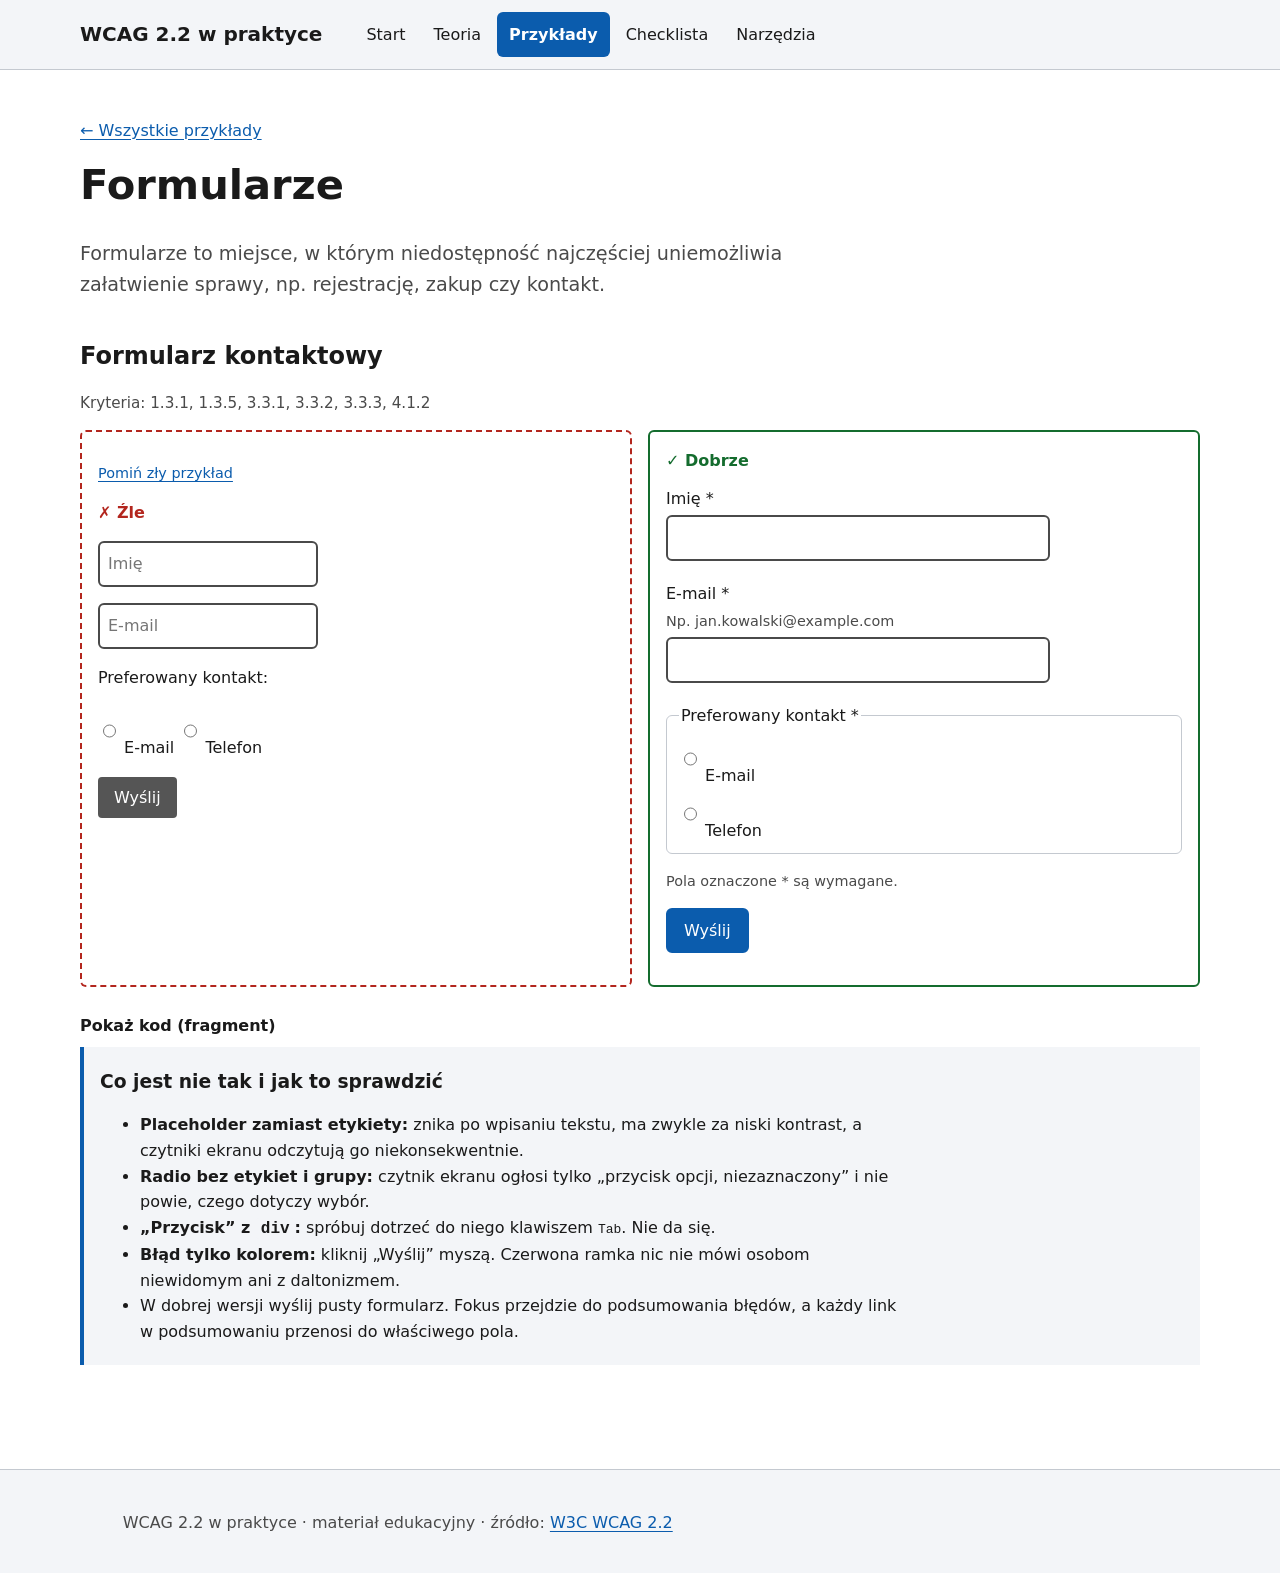
==== przyklady/formularze.html @ 89d9614a "DDAY-7 | Add WCAG 2.2 in practice website" ====
<!doctype html>
<html lang="pl">
<head>
  <meta charset="utf-8">
  <meta name="viewport" content="width=device-width, initial-scale=1">
  <title>Formularze – Przykłady – WCAG 2.2 w praktyce</title>
  <link rel="stylesheet" href="../assets/css/style.css">
  <link rel="stylesheet" href="../assets/css/demo.css">
</head>
<body>
  <a class="skip-link" href="#main">Przejdź do treści</a>
  <header class="site-header">
    <div class="inner">
      <a class="logo" href="../index.html">WCAG 2.2 w praktyce</a>
      <nav class="site-nav" aria-label="Główna">
        <ul>
          <li><a href="../index.html">Start</a></li>
          <li><a href="../teoria.html">Teoria</a></li>
          <li><a href="index.html" aria-current="page">Przykłady</a></li>
          <li><a href="../checklista.html">Checklista</a></li>
          <li><a href="../narzedzia.html">Narzędzia</a></li>
        </ul>
      </nav>
    </div>
  </header>

  <main id="main" tabindex="-1">
    <p><a href="index.html">← Wszystkie przykłady</a></p>
    <h1>Formularze</h1>
    <p class="lead">Formularze to miejsce, w którym niedostępność najczęściej uniemożliwia załatwienie sprawy, np. rejestrację, zakup czy kontakt.</p>

    <section class="example" aria-labelledby="ex1">
      <h2 id="ex1">Formularz kontaktowy</h2>
      <p class="meta">Kryteria: 1.3.1, 1.3.5, 3.3.1, 3.3.2, 3.3.3, 4.1.2</p>

      <div class="demo-pair">
        <div class="demo demo--bad">
          <p class="skip-demo"><a href="#good-form">Pomiń zły przykład</a></p>
          <p class="demo-label">✗ Źle</p>
          <div id="bad-form">
            <p><input type="text" placeholder="Imię"></p>
            <p><input type="text" placeholder="E-mail"></p>
            <p>Preferowany kontakt:</p>
            <p><input type="radio" name="b-contact"> E-mail <input type="radio" name="b-contact"> Telefon</p>
            <div id="bad-form-submit" class="fake-btn">Wyślij</div>
          </div>
        </div>

        <div class="demo demo--good">
          <p class="demo-label">✓ Dobrze</p>
          <form id="good-form" novalidate>
            <div id="good-form-summary" class="error-summary" tabindex="-1" hidden>
              <h3>Formularz zawiera błędy</h3>
              <ul></ul>
            </div>

            <div class="field">
              <label for="g-name">Imię <span aria-hidden="true">*</span><span class="visually-hidden">(wymagane)</span></label>
              <input id="g-name" name="g-name" type="text" autocomplete="given-name" required aria-describedby="g-name-error">
              <span id="g-name-error" class="field-error"></span>
            </div>

            <div class="field">
              <label for="g-email">E-mail <span aria-hidden="true">*</span><span class="visually-hidden">(wymagane)</span></label>
              <span id="g-email-hint" class="field-hint">Np. jan.kowalski@example.com</span>
              <input id="g-email" name="g-email" type="email" autocomplete="email" required aria-describedby="g-email-hint g-email-error">
              <span id="g-email-error" class="field-error"></span>
            </div>

            <fieldset aria-describedby="g-contact-error">
              <legend>Preferowany kontakt <span aria-hidden="true">*</span><span class="visually-hidden">(wymagane)</span></legend>
              <div><input type="radio" id="g-contact-email" name="g-contact" value="email"> <label for="g-contact-email">E-mail</label></div>
              <div><input type="radio" id="g-contact-tel" name="g-contact" value="tel"> <label for="g-contact-tel">Telefon</label></div>
              <span id="g-contact-error" class="field-error"></span>
            </fieldset>

            <p class="field-hint">Pola oznaczone * są wymagane.</p>
            <button type="submit">Wyślij</button>
            <p id="good-form-success" role="status"></p>
          </form>
        </div>
      </div>

      <details>
        <summary>Pokaż kod (fragment)</summary>
<pre><code>&lt;!-- ✗ Źle --&gt;
&lt;input type="text" placeholder="E-mail"&gt;
&lt;div class="fake-btn" onclick="…"&gt;Wyślij&lt;/div&gt;

&lt;!-- ✓ Dobrze --&gt;
&lt;label for="g-email"&gt;E-mail *&lt;/label&gt;
&lt;span id="g-email-hint"&gt;Np. jan.kowalski@example.com&lt;/span&gt;
&lt;input id="g-email" type="email" autocomplete="email" required
       aria-describedby="g-email-hint g-email-error"
       aria-invalid="true"&gt;
&lt;span id="g-email-error"&gt;Błąd: Podaj adres e-mail w formacie nazwa@domena.pl.&lt;/span&gt;

&lt;fieldset&gt;
  &lt;legend&gt;Preferowany kontakt&lt;/legend&gt;
  &lt;input type="radio" id="c1" name="contact"&gt; &lt;label for="c1"&gt;E-mail&lt;/label&gt;
  …
&lt;/fieldset&gt;
&lt;button type="submit"&gt;Wyślij&lt;/button&gt;</code></pre>
      </details>

      <div class="how-to-test">
        <h3>Co jest nie tak i jak to sprawdzić</h3>
        <ul>
          <li><strong>Placeholder zamiast etykiety:</strong> znika po wpisaniu tekstu, ma zwykle za niski kontrast, a czytniki ekranu odczytują go niekonsekwentnie.</li>
          <li><strong>Radio bez etykiet i grupy:</strong> czytnik ekranu ogłosi tylko „przycisk opcji, niezaznaczony” i nie powie, czego dotyczy wybór.</li>
          <li><strong>„Przycisk” z <code>div</code>:</strong> spróbuj dotrzeć do niego klawiszem <kbd>Tab</kbd>. Nie da się.</li>
          <li><strong>Błąd tylko kolorem:</strong> kliknij „Wyślij” myszą. Czerwona ramka nic nie mówi osobom niewidomym ani z daltonizmem.</li>
          <li>W dobrej wersji wyślij pusty formularz. Fokus przejdzie do podsumowania błędów, a każdy link w podsumowaniu przenosi do właściwego pola.</li>
        </ul>
      </div>
    </section>
  </main>

  <footer class="site-footer">
    <p>WCAG 2.2 w praktyce · materiał edukacyjny · źródło: <a href="https://www.w3.org/TR/WCAG22/" lang="en">W3C WCAG 2.2</a></p>
  </footer>
  <script src="../assets/js/demos.js"></script>
</body>
</html>
---- assets/css/style.css ----
:root {
  --bg: #ffffff;
  --fg: #1a1a1a;
  --muted: #4a4a4a;
  --accent: #0b5cad;
  --accent-fg: #ffffff;
  --surface: #f3f5f8;
  --border: #c4c9d0;
  --focus: #b3006b;
  --good: #146c2e;
  --bad: #b3261e;
  --radius: 6px;
  --max: 72rem;
  font-size: 100%;
  color-scheme: light dark;
}

@media (prefers-color-scheme: dark) {
  :root {
    --bg: #121417;
    --fg: #eceff3;
    --muted: #c3c8cf;
    --accent: #8cc4ff;
    --accent-fg: #0b1a2b;
    --surface: #1d2127;
    --border: #5b636e;
    --focus: #ffb3e0;
    --good: #7ddc93;
    --bad: #ff9b93;
  }
}

*, *::before, *::after { box-sizing: border-box; }

body {
  margin: 0;
  font-family: system-ui, -apple-system, "Segoe UI", Roboto, sans-serif;
  line-height: 1.6;
  color: var(--fg);
  background: var(--bg);
}

a { color: var(--accent); text-underline-offset: 0.2em; }
a:hover { text-decoration-thickness: 2px; }

:focus-visible {
  outline: 3px solid var(--focus);
  outline-offset: 3px;
}

img { max-width: 100%; height: auto; }

.skip-link {
  position: absolute;
  left: 1rem;
  top: -10rem;
  padding: 0.75rem 1rem;
  background: var(--accent);
  color: var(--accent-fg);
  font-weight: 700;
  z-index: 100;
  border-radius: var(--radius);
}
.skip-link:focus { top: 1rem; }

.visually-hidden {
  position: absolute !important;
  width: 1px; height: 1px;
  padding: 0; margin: -1px;
  overflow: hidden; clip: rect(0 0 0 0);
  white-space: nowrap; border: 0;
}

.site-header {
  border-bottom: 1px solid var(--border);
  background: var(--surface);
}
.site-header .inner {
  max-width: var(--max);
  margin: 0 auto;
  padding: 0.75rem 1rem;
  display: flex;
  flex-wrap: wrap;
  align-items: center;
  gap: 0.5rem 2rem;
}
.logo { font-weight: 800; font-size: 1.25rem; color: var(--fg); text-decoration: none; }

.site-nav ul {
  list-style: none;
  margin: 0; padding: 0;
  display: flex; flex-wrap: wrap; gap: 0.25rem;
}
.site-nav a {
  display: inline-block;
  min-height: 44px;
  padding: 0.6rem 0.75rem;
  border-radius: var(--radius);
  text-decoration: none;
  color: var(--fg);
}
.site-nav a:hover { background: var(--bg); text-decoration: underline; }
.site-nav a[aria-current="page"] {
  background: var(--accent);
  color: var(--accent-fg);
  font-weight: 700;
}

main {
  max-width: var(--max);
  margin: 0 auto;
  padding: 2rem 1rem 4rem;
}
main:focus { outline: none; }

h1, h2, h3 { line-height: 1.25; }
h1 { font-size: clamp(1.8rem, 4vw, 2.6rem); margin-top: 0; }
h2 { margin-top: 2.5rem; }

.lead { font-size: 1.2rem; color: var(--muted); max-width: 60ch; }
p, li { max-width: 75ch; }

.cards {
  display: grid;
  grid-template-columns: repeat(auto-fit, minmax(16rem, 1fr));
  gap: 1rem;
  padding: 0;
  list-style: none;
}
.card {
  border: 1px solid var(--border);
  border-radius: var(--radius);
  padding: 1rem 1.25rem;
  background: var(--surface);
}
.card h3 { margin-top: 0; }

.badge {
  display: inline-block;
  font-size: 0.8rem;
  font-weight: 700;
  padding: 0.1rem 0.5rem;
  border-radius: 999px;
  border: 1px solid currentColor;
  vertical-align: middle;
  margin-left: 0.25rem;
}
.badge--new { color: var(--good); }

.concept {
  border-top: 1px solid var(--border);
  padding-top: 0.5rem;
}
.meta { color: var(--muted); font-size: 0.95rem; }

.toc ol { columns: 2 18rem; }

table { border-collapse: collapse; width: 100%; margin: 1rem 0; }
th, td { border: 1px solid var(--border); padding: 0.5rem 0.75rem; text-align: left; vertical-align: top; }
th { background: var(--surface); }

pre {
  background: var(--surface);
  border: 1px solid var(--border);
  border-radius: var(--radius);
  padding: 1rem;
  overflow-x: auto;
  font-size: 0.9rem;
}
code { font-family: ui-monospace, SFMono-Regular, Menlo, monospace; }
:not(pre) > code { background: var(--surface); padding: 0.1em 0.3em; border-radius: 3px; }

button, .btn {
  font: inherit;
  min-height: 44px;
  padding: 0.5rem 1rem;
  border-radius: var(--radius);
  border: 2px solid var(--accent);
  background: var(--accent);
  color: var(--accent-fg);
  cursor: pointer;
}
button.secondary { background: transparent; color: var(--accent); }

input, select, textarea {
  font: inherit;
  padding: 0.5rem;
  border: 2px solid var(--muted);
  border-radius: var(--radius);
  background: var(--bg);
  color: var(--fg);
  min-height: 44px;
}

.site-footer {
  border-top: 1px solid var(--border);
  background: var(--surface);
  padding: 1.5rem 1rem;
  text-align: center;
  color: var(--muted);
}

@media (prefers-reduced-motion: reduce) {
  *, *::before, *::after {
    animation-duration: 0.01ms !important;
    animation-iteration-count: 1 !important;
    transition-duration: 0.01ms !important;
    scroll-behavior: auto !important;
  }
}
---- assets/css/demo.css ----
.example { margin: 2.5rem 0; }

.demo-pair {
  display: grid;
  grid-template-columns: repeat(auto-fit, minmax(20rem, 1fr));
  gap: 1rem;
}

.demo {
  border: 2px solid var(--border);
  border-radius: var(--radius);
  padding: 1rem;
  position: relative;
}
.demo-label {
  display: block;
  font-weight: 700;
  margin: 0 0 0.75rem;
}
.demo--bad { border-color: var(--bad); border-style: dashed; }
.demo--bad .demo-label { color: var(--bad); }
.demo--good { border-color: var(--good); }
.demo--good .demo-label { color: var(--good); }

.skip-demo { font-size: 0.9rem; }

.how-to-test {
  border-left: 4px solid var(--accent);
  padding: 0.25rem 1rem;
  background: var(--surface);
}

details { margin-top: 1rem; }
summary { cursor: pointer; min-height: 44px; display: flex; align-items: center; font-weight: 600; }

/* --- celowo złe style (tylko w .demo--bad) --- */
.demo--bad .no-outline:focus,
.demo--bad .no-outline:focus-visible { outline: none; }
.demo--bad .low-contrast { color: #aaaaaa; background: #ffffff; padding: 0.5rem; }
.demo--bad .fake-btn {
  display: inline-block; background: #555; color: #fff; padding: 0.5rem 1rem;
  border-radius: 4px; cursor: pointer; user-select: none;
}
.demo--bad .tiny-target {
  font-size: 0.7rem; min-height: 0; padding: 0 2px; line-height: 1; border-width: 1px;
}

/* --- formularze --- */
.field { margin-bottom: 1rem; display: flex; flex-direction: column; gap: 0.25rem; max-width: 24rem; }
.field-error { color: var(--bad); font-weight: 600; }
.field-hint { color: var(--muted); font-size: 0.9rem; }
[aria-invalid="true"] { border-color: var(--bad); }
fieldset { border: 1px solid var(--border); border-radius: var(--radius); margin: 0 0 1rem; }
.error-summary { border: 2px solid var(--bad); padding: 0.75rem 1rem; border-radius: var(--radius); margin-bottom: 1rem; }

/* --- modal --- */
.modal-backdrop {
  position: fixed; inset: 0; background: rgb(0 0 0 / 0.6);
  display: flex; align-items: center; justify-content: center; z-index: 200; padding: 1rem;
}
.modal-backdrop[hidden] { display: none; }
.modal {
  background: var(--bg); color: var(--fg); padding: 1.5rem; border-radius: var(--radius);
  max-width: 28rem; width: 100%; border: 2px solid var(--border);
}
dialog.modal::backdrop { background: rgb(0 0 0 / 0.6); }

/* --- zakładki --- */
[role="tablist"] { display: flex; gap: 0.25rem; border-bottom: 2px solid var(--border); }
[role="tab"] { background: var(--surface); color: var(--fg); border: 2px solid var(--border); border-bottom: none; border-radius: var(--radius) var(--radius) 0 0; }
[role="tab"][aria-selected="true"] { background: var(--accent); color: var(--accent-fg); border-color: var(--accent); }
[role="tabpanel"] { padding: 1rem 0; }

/* --- akordeon --- */
.accordion h3 { margin: 0.25rem 0; }
.accordion button { width: 100%; text-align: left; display: flex; justify-content: space-between; }
.accordion button[aria-expanded="true"] .chev { transform: rotate(180deg); }
.accordion .panel { padding: 0.5rem 1rem; }

/* --- menu --- */
.demo-nav ul { list-style: none; padding: 0; display: flex; gap: 0.5rem; flex-wrap: wrap; }

/* --- kontrast --- */
.contrast-preview { padding: 1rem; border-radius: var(--radius); border: 1px solid var(--border); margin: 1rem 0; font-size: 1.1rem; }
.contrast-preview .big { font-size: 1.5rem; font-weight: 700; }
.result-pass { color: var(--good); font-weight: 700; }
.result-fail { color: var(--bad); font-weight: 700; }

.status-dot { display: inline-block; width: 0.8rem; height: 0.8rem; border-radius: 50%; margin-right: 0.4rem; }

/* --- przeciąganie --- */
.sortable { list-style: none; padding: 0; max-width: 24rem; }
.sortable li {
  display: flex; align-items: center; justify-content: space-between; gap: 0.5rem;
  border: 1px solid var(--border); padding: 0.5rem; margin-bottom: 0.4rem; border-radius: var(--radius);
  background: var(--surface);
}
.sortable li[draggable="true"] { cursor: grab; }

/* --- sticky (fokus zasłonięty) --- */
.scroll-box { height: 14rem; overflow: auto; position: relative; border: 1px solid var(--border); }
.scroll-box .sticky-bar {
  position: sticky; bottom: 0; background: #333; color: #fff; padding: 1.25rem 1rem;
}
.scroll-box ul { padding: 0.5rem 1rem; }
.scroll-box li { margin: 0.6rem 0; }
.scroll-box--good { scroll-padding-bottom: 5rem; }

/* --- animacja --- */
.spinner-demo {
  width: 3rem; height: 3rem; border-radius: 50%;
  border: 6px solid var(--border); border-top-color: var(--accent);
  animation: spin 1s linear infinite;
}
.spinner-demo.paused { animation-play-state: paused; }
@keyframes spin { to { transform: rotate(360deg); } }

.toast-region { min-height: 2rem; }

.checklist li { margin-bottom: 0.5rem; list-style: none; }
.checklist { padding-left: 0; }
.checklist label { display: flex; gap: 0.6rem; align-items: flex-start; }
.checklist input[type="checkbox"] { width: 1.4rem; height: 1.4rem; min-height: 0; margin-top: 0.2rem; flex: none; }
.progress-text { font-weight: 700; }
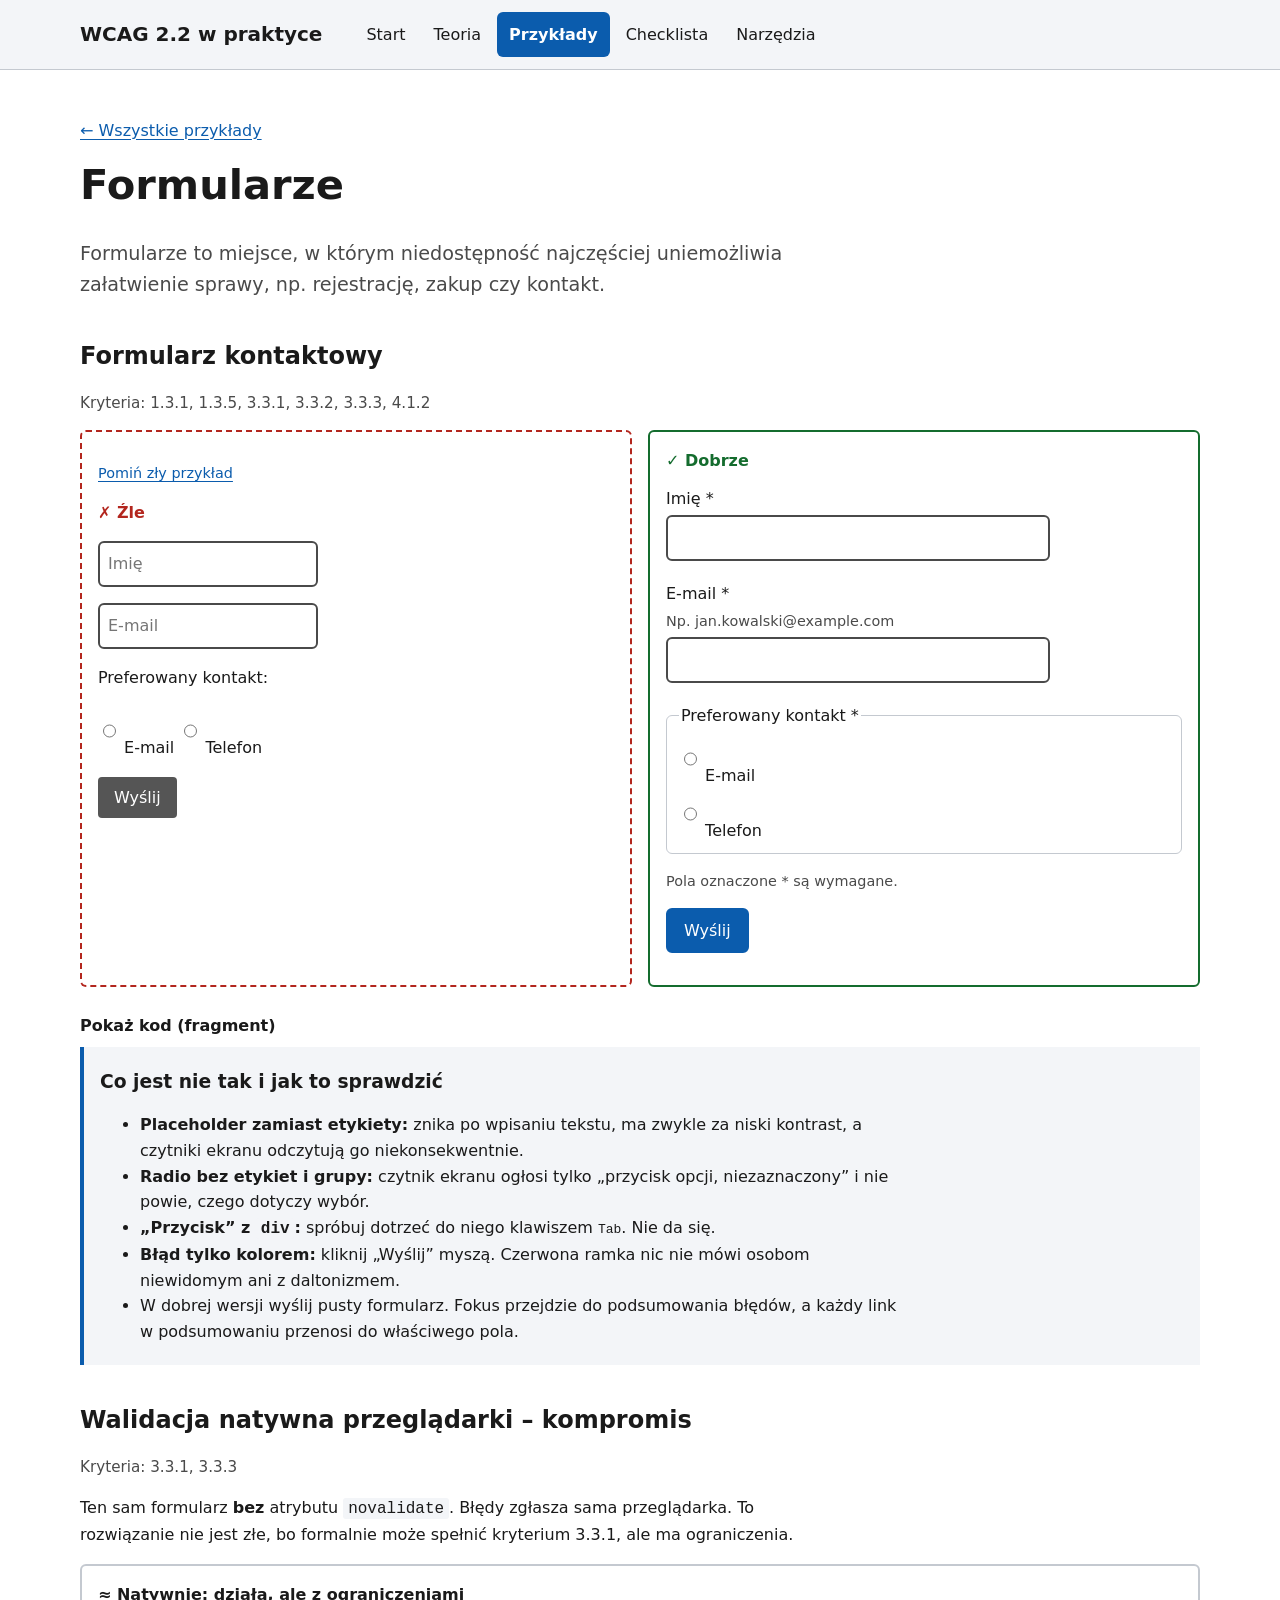
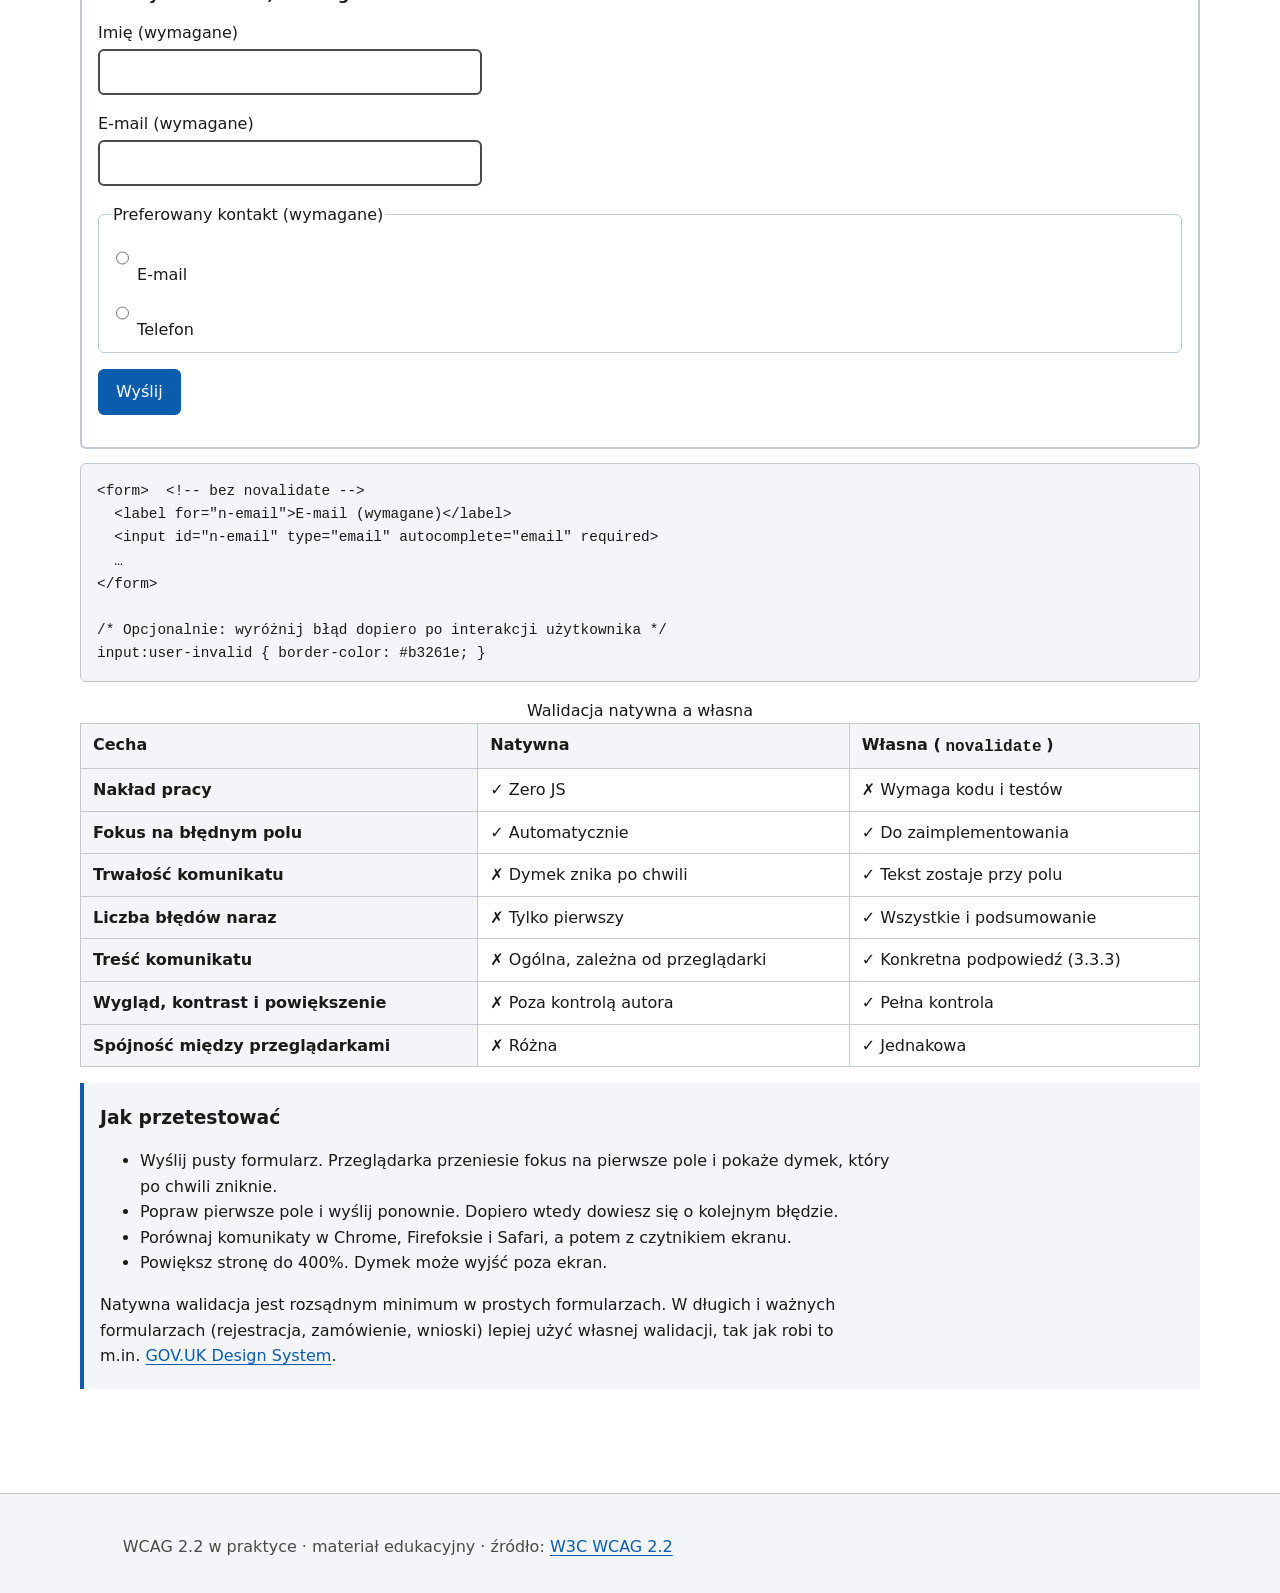
==== commit ccd576cb: "DDAY-7 | Add native form validation comparison example" ====
--- a/przyklady/formularze.html
+++ b/przyklady/formularze.html
@@ -114,6 +114,67 @@
         </ul>
       </div>
     </section>
+
+    <section class="example" aria-labelledby="ex-native">
+      <h2 id="ex-native">Walidacja natywna przeglądarki – kompromis</h2>
+      <p class="meta">Kryteria: 3.3.1, 3.3.3</p>
+      <p>Ten sam formularz <strong>bez</strong> atrybutu <code>novalidate</code>. Błędy zgłasza sama przeglądarka. To rozwiązanie nie jest złe, bo formalnie może spełnić kryterium 3.3.1, ale ma ograniczenia.</p>
+
+      <div class="demo">
+        <p class="demo-label">≈ Natywnie: działa, ale z ograniczeniami</p>
+        <form id="native-form">
+          <div class="field">
+            <label for="n-name">Imię (wymagane)</label>
+            <input id="n-name" name="n-name" type="text" autocomplete="given-name" required>
+          </div>
+          <div class="field">
+            <label for="n-email">E-mail (wymagane)</label>
+            <input id="n-email" name="n-email" type="email" autocomplete="email" required>
+          </div>
+          <fieldset>
+            <legend>Preferowany kontakt (wymagane)</legend>
+            <div><input type="radio" id="n-contact-email" name="n-contact" value="email" required> <label for="n-contact-email">E-mail</label></div>
+            <div><input type="radio" id="n-contact-tel" name="n-contact" value="tel"> <label for="n-contact-tel">Telefon</label></div>
+          </fieldset>
+          <button type="submit">Wyślij</button>
+          <p id="native-form-success" role="status"></p>
+        </form>
+      </div>
+
+<pre><code>&lt;form&gt;  &lt;!-- bez novalidate --&gt;
+  &lt;label for="n-email"&gt;E-mail (wymagane)&lt;/label&gt;
+  &lt;input id="n-email" type="email" autocomplete="email" required&gt;
+  …
+&lt;/form&gt;
+
+/* Opcjonalnie: wyróżnij błąd dopiero po interakcji użytkownika */
+input:user-invalid { border-color: #b3261e; }</code></pre>
+
+      <table>
+        <caption>Walidacja natywna a własna</caption>
+        <thead><tr><th scope="col">Cecha</th><th scope="col">Natywna</th><th scope="col">Własna (<code>novalidate</code>)</th></tr></thead>
+        <tbody>
+          <tr><th scope="row">Nakład pracy</th><td>✓ Zero JS</td><td>✗ Wymaga kodu i testów</td></tr>
+          <tr><th scope="row">Fokus na błędnym polu</th><td>✓ Automatycznie</td><td>✓ Do zaimplementowania</td></tr>
+          <tr><th scope="row">Trwałość komunikatu</th><td>✗ Dymek znika po chwili</td><td>✓ Tekst zostaje przy polu</td></tr>
+          <tr><th scope="row">Liczba błędów naraz</th><td>✗ Tylko pierwszy</td><td>✓ Wszystkie i podsumowanie</td></tr>
+          <tr><th scope="row">Treść komunikatu</th><td>✗ Ogólna, zależna od przeglądarki</td><td>✓ Konkretna podpowiedź (3.3.3)</td></tr>
+          <tr><th scope="row">Wygląd, kontrast i powiększenie</th><td>✗ Poza kontrolą autora</td><td>✓ Pełna kontrola</td></tr>
+          <tr><th scope="row">Spójność między przeglądarkami</th><td>✗ Różna</td><td>✓ Jednakowa</td></tr>
+        </tbody>
+      </table>
+
+      <div class="how-to-test">
+        <h3>Jak przetestować</h3>
+        <ul>
+          <li>Wyślij pusty formularz. Przeglądarka przeniesie fokus na pierwsze pole i pokaże dymek, który po chwili zniknie.</li>
+          <li>Popraw pierwsze pole i wyślij ponownie. Dopiero wtedy dowiesz się o kolejnym błędzie.</li>
+          <li>Porównaj komunikaty w Chrome, Firefoksie i Safari, a potem z czytnikiem ekranu.</li>
+          <li>Powiększ stronę do 400%. Dymek może wyjść poza ekran.</li>
+        </ul>
+        <p>Natywna walidacja jest rozsądnym minimum w prostych formularzach. W długich i ważnych formularzach (rejestracja, zamówienie, wnioski) lepiej użyć własnej walidacji, tak jak robi to m.in. <a href="https://design-system.service.gov.uk/components/error-message/" lang="en">GOV.UK Design System</a>.</p>
+      </div>
+    </section>
   </main>
 
   <footer class="site-footer">
--- a/assets/css/demo.css
+++ b/assets/css/demo.css
@@ -50,6 +50,7 @@
 .field-error { color: var(--bad); font-weight: 600; }
 .field-hint { color: var(--muted); font-size: 0.9rem; }
 [aria-invalid="true"] { border-color: var(--bad); }
+#native-form :user-invalid { border-color: var(--bad); }
 fieldset { border: 1px solid var(--border); border-radius: var(--radius); margin: 0 0 1rem; }
 .error-summary { border: 2px solid var(--bad); padding: 0.75rem 1rem; border-radius: var(--radius); margin-bottom: 1rem; }
 
